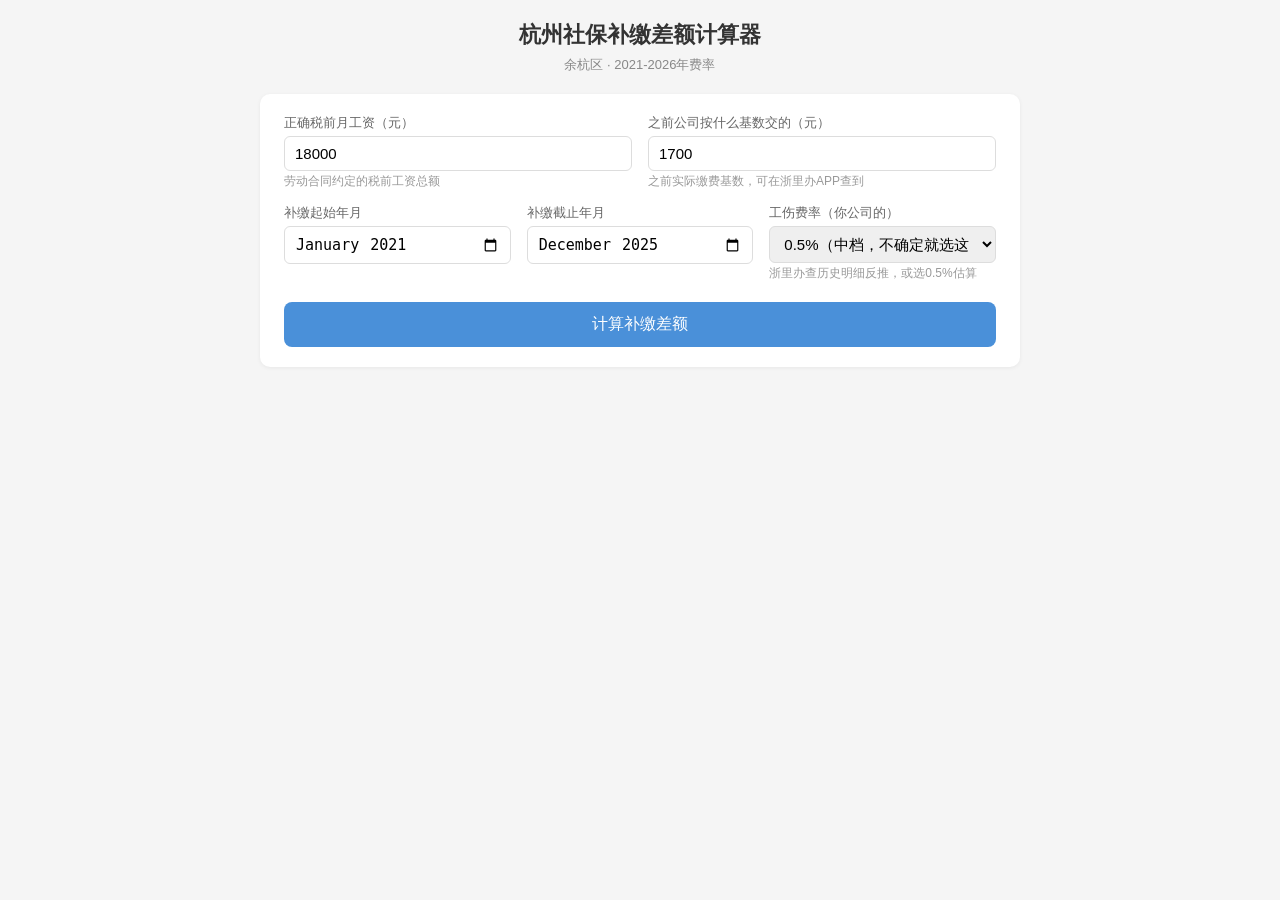
==== 社保补缴差额计算器.html @ d6e14614 "初始提交：杭州社保补缴核实指南及差额计算器" ====
<!doctype html>
<html lang="zh-CN">
  <head>
    <meta charset="UTF-8" />
    <meta name="viewport" content="width=device-width, initial-scale=1.0" />
    <title>杭州社保补缴差额计算器</title>
    <style>
      * {
        box-sizing: border-box;
        margin: 0;
        padding: 0;
      }
      body {
        font-family: -apple-system, "Microsoft YaHei", sans-serif;
        background: #f5f5f5;
        padding: 20px;
        color: #333;
      }
      .container {
        max-width: 760px;
        margin: 0 auto;
      }
      h1 {
        text-align: center;
        margin-bottom: 6px;
        font-size: 22px;
      }
      .subtitle {
        text-align: center;
        color: #888;
        font-size: 13px;
        margin-bottom: 20px;
      }

      .card {
        background: #fff;
        border-radius: 10px;
        padding: 20px 24px;
        margin-bottom: 16px;
        box-shadow: 0 1px 4px rgba(0, 0, 0, 0.06);
      }

      .row {
        display: flex;
        gap: 16px;
        flex-wrap: wrap;
      }
      .field {
        flex: 1;
        min-width: 140px;
        margin-bottom: 14px;
      }
      .field label {
        display: block;
        font-size: 13px;
        color: #666;
        margin-bottom: 4px;
      }
      .field input,
      .field select {
        width: 100%;
        padding: 8px 10px;
        border: 1px solid #ddd;
        border-radius: 6px;
        font-size: 15px;
      }
      .field input:focus,
      .field select:focus {
        border-color: #4a90d9;
        outline: none;
      }

      .hint {
        font-size: 12px;
        color: #999;
        margin-top: 2px;
      }

      button {
        width: 100%;
        padding: 12px;
        background: #4a90d9;
        color: #fff;
        border: none;
        border-radius: 8px;
        font-size: 16px;
        cursor: pointer;
        margin-top: 6px;
      }
      button:hover {
        background: #3a7bc8;
      }

      .result {
        display: none;
      }
      .result.show {
        display: block;
      }

      .summary {
        display: flex;
        gap: 12px;
        flex-wrap: wrap;
        margin-bottom: 16px;
      }
      .summary-box {
        flex: 1;
        min-width: 150px;
        background: #f0f7ff;
        border-radius: 8px;
        padding: 14px;
        text-align: center;
      }
      .summary-box .num {
        font-size: 26px;
        font-weight: 700;
        color: #4a90d9;
      }
      .summary-box .num.orange {
        color: #e8830c;
      }
      .summary-box .label {
        font-size: 12px;
        color: #888;
        margin-top: 2px;
      }

      table {
        width: 100%;
        border-collapse: collapse;
        font-size: 13px;
      }
      th {
        background: #f7f7f7;
        padding: 8px 6px;
        text-align: center;
        font-weight: 600;
        border-bottom: 2px solid #ddd;
      }
      td {
        padding: 7px 6px;
        text-align: center;
        border-bottom: 1px solid #eee;
      }
      tr.total-row td {
        font-weight: 700;
        border-top: 2px solid #4a90d9;
        background: #f0f7ff;
      }
      .note {
        font-size: 12px;
        color: #999;
        margin-top: 10px;
      }

      .rate-table {
        font-size: 12px;
      }
      .rate-table td {
        padding: 3px 6px;
      }
    </style>
  </head>
  <body>
    <div class="container">
      <h1>杭州社保补缴差额计算器</h1>
      <p class="subtitle">余杭区 · 2021-2026年费率</p>

      <!-- 输入区 -->
      <div class="card">
        <div class="row">
          <div class="field">
            <label>正确税前月工资（元）</label>
            <input
              type="number"
              id="correctBase"
              value="18000"
              placeholder="如 18000"
            />
            <div class="hint">劳动合同约定的税前工资总额</div>
          </div>
          <div class="field">
            <label>之前公司按什么基数交的（元）</label>
            <input
              type="number"
              id="oldBase"
              value="1700"
              placeholder="如 1700"
            />
            <div class="hint">之前实际缴费基数，可在浙里办APP查到</div>
          </div>
        </div>
        <div class="row">
          <div class="field">
            <label>补缴起始年月</label>
            <input type="month" id="startMonth" value="2021-01" />
          </div>
          <div class="field">
            <label>补缴截止年月</label>
            <input type="month" id="endMonth" value="2025-12" />
          </div>
          <div class="field">
            <label>工伤费率（你公司的）</label>
            <select id="injuryRate">
              <option value="0.2">0.2%</option>
              <option value="0.4">0.4%</option>
              <option value="0.5" selected>0.5%（中档，不确定就选这个）</option>
              <option value="0.7">0.7%</option>
              <option value="0.9">0.9%</option>
              <option value="1.1">1.1%</option>
              <option value="1.3">1.3%</option>
              <option value="1.5">1.5%</option>
            </select>
            <div class="hint">浙里办查历史明细反推，或选0.5%估算</div>
          </div>
        </div>
        <button onclick="calculate()">计算补缴差额</button>
      </div>

      <!-- 结果区 -->
      <div class="result" id="resultArea">
        <div class="card">
          <h3 style="margin-bottom: 12px">📊 计算结果</h3>
          <div class="summary">
            <div class="summary-box">
              <div class="num" id="totalPersonal">--</div>
              <div class="label">你个人需补缴（元）</div>
            </div>
            <div class="summary-box">
              <div class="num orange" id="totalCompany">--</div>
              <div class="label">公司需补缴（元）</div>
            </div>
            <div class="summary-box">
              <div class="num" id="totalMonthCount">--</div>
              <div class="label">补缴月数</div>
            </div>
          </div>
          <div class="note">
            ⚠️ 滞纳金依法由公司承担（《社会保险法》第86条），不在此列。
          </div>
        </div>

        <div class="card">
          <h3 style="margin-bottom: 12px">📋 分段明细</h3>
          <div style="overflow-x: auto">
            <table id="detailTable">
              <thead>
                <tr>
                  <th>时间段</th>
                  <th>月数</th>
                  <th>基数差额</th>
                  <th>个人月补<br />(差额×10.5%)</th>
                  <th>个人小计</th>
                  <th>单位月补<br />(差额×单位%)</th>
                  <th>单位小计</th>
                </tr>
              </thead>
              <tbody id="detailBody"></tbody>
            </table>
          </div>
        </div>

        <div class="card">
          <h3 style="margin-bottom: 8px">📋 各段费率参考</h3>
          <table class="rate-table">
            <thead>
              <tr>
                <th>时间段</th>
                <th>养老(单位)</th>
                <th>医疗(单位)</th>
                <th>失业(各)</th>
                <th>工伤(单位)</th>
                <th>个人合计</th>
                <th>单位合计</th>
              </tr>
            </thead>
            <tbody id="rateBody"></tbody>
          </table>
        </div>
      </div>
    </div>

    <script>
      // 费率定义
      const PERIODS = [
        {
          label: "2021年1-9月",
          start: "2021-01",
          end: "2021-09",
          pensionCo: 14,
          medicalCo: 9.5,
          unemp: 0.5,
          injuryCo: null,
        },
        {
          label: "2021年10-12月",
          start: "2021-10",
          end: "2021-12",
          pensionCo: 14,
          medicalCo: 9.5,
          unemp: 0.5,
          injuryCo: null,
        },
        {
          label: "2022年1-8月",
          start: "2022-01",
          end: "2022-08",
          pensionCo: 15,
          medicalCo: 9.5,
          unemp: 0.5,
          injuryCo: null,
        },
        {
          label: "2022年9-12月",
          start: "2022-09",
          end: "2022-12",
          pensionCo: 14,
          medicalCo: 9.5,
          unemp: 0.5,
          injuryCo: null,
        },
        {
          label: "2023全年",
          start: "2023-01",
          end: "2023-12",
          pensionCo: 14,
          medicalCo: 9.5,
          unemp: 0.5,
          injuryCo: null,
        },
        {
          label: "2024年1-3月",
          start: "2024-01",
          end: "2024-03",
          pensionCo: 14,
          medicalCo: 9.5,
          unemp: 0.5,
          injuryCo: null,
        },
        {
          label: "2024年4-12月",
          start: "2024-04",
          end: "2024-12",
          pensionCo: 15,
          medicalCo: 9.5,
          unemp: 0.5,
          injuryCo: null,
        },
        {
          label: "2025全年",
          start: "2025-01",
          end: "2025-12",
          pensionCo: 16,
          medicalCo: 9.5,
          unemp: 0.5,
          injuryCo: null,
        },
        {
          label: "2026全年",
          start: "2026-01",
          end: "2026-12",
          pensionCo: 16,
          medicalCo: 9.5,
          unemp: 0.5,
          injuryCo: null,
        },
      ];

      const INDIVIDUAL_TOTAL = 10.5; // 个人总比例：养老8% + 医疗2% + 失业0.5%

      function getMonthsInRange(startYM, endYM) {
        // startYM, endYM 是 "YYYY-MM" 格式
        const [sy, sm] = startYM.split("-").map(Number);
        const [ey, em] = endYM.split("-").map(Number);
        const start = new Date(sy, sm - 1, 1);
        const end = new Date(ey, em - 1, 1);
        const months = [];
        const cur = new Date(start);
        while (cur <= end) {
          months.push(
            cur.getFullYear() +
              "-" +
              String(cur.getMonth() + 1).padStart(2, "0"),
          );
          cur.setMonth(cur.getMonth() + 1);
        }
        return months;
      }

      function ymCompare(a, b) {
        // 返回 a <= b
        const [ay, am] = a.split("-").map(Number);
        const [by, bm] = b.split("-").map(Number);
        if (ay !== by) return ay <= by;
        return am <= bm;
      }

      function calculate() {
        const correctBase =
          parseFloat(document.getElementById("correctBase").value) || 0;
        const oldBase =
          parseFloat(document.getElementById("oldBase").value) || 0;
        const startYM = document.getElementById("startMonth").value;
        const endYM = document.getElementById("endMonth").value;
        const injuryRate =
          parseFloat(document.getElementById("injuryRate").value) || 0.5;

        if (!correctBase || oldBase === undefined || !startYM || !endYM) {
          alert("请填写所有字段");
          return;
        }
        if (correctBase <= oldBase) {
          alert("正确基数必须大于之前的基数");
          return;
        }
        if (!ymCompare(startYM, endYM)) {
          alert("起始年月不能晚于截止年月");
          return;
        }

        const baseDiff = correctBase - oldBase;
        const allMonths = getMonthsInRange(startYM, endYM);

        // 将月份分配到各时间段
        const segments = [];
        for (const period of PERIODS) {
          const monthsInPeriod = allMonths.filter(
            (m) => ymCompare(period.start, m) && ymCompare(m, period.end),
          );
          if (monthsInPeriod.length === 0) continue;

          const coRate =
            period.pensionCo + period.medicalCo + period.unemp + injuryRate;
          segments.push({
            label: period.label,
            months: monthsInPeriod.length,
            pensionCo: period.pensionCo,
            medicalCo: period.medicalCo,
            unemp: period.unemp,
            injuryCo: injuryRate,
            coRate: coRate,
            indMonthly: (baseDiff * INDIVIDUAL_TOTAL) / 100,
            coMonthly: (baseDiff * coRate) / 100,
          });
        }

        // 构建明细表
        let totalPersonal = 0,
          totalCompany = 0,
          totalMonths = 0;
        let html = "";
        for (const seg of segments) {
          const indSub = seg.indMonthly * seg.months;
          const coSub = seg.coMonthly * seg.months;
          totalPersonal += indSub;
          totalCompany += coSub;
          totalMonths += seg.months;

          html += `<tr>
      <td>${seg.label}</td>
      <td>${seg.months}</td>
      <td>${baseDiff.toFixed(0)}</td>
      <td>${seg.indMonthly.toFixed(2)}</td>
      <td>${indSub.toFixed(2)}</td>
      <td>${seg.coMonthly.toFixed(2)}</td>
      <td>${coSub.toFixed(2)}</td>
    </tr>`;
        }
        html += `<tr class="total-row">
    <td>合计</td>
    <td>${totalMonths}</td>
    <td>${baseDiff.toFixed(0)}</td>
    <td>—</td>
    <td>${totalPersonal.toFixed(2)}</td>
    <td>—</td>
    <td>${totalCompany.toFixed(2)}</td>
  </tr>`;

        document.getElementById("detailBody").innerHTML = html;
        document.getElementById("totalPersonal").textContent =
          totalPersonal.toFixed(2);
        document.getElementById("totalCompany").textContent =
          totalCompany.toFixed(2);
        document.getElementById("totalMonthCount").textContent = totalMonths;

        // 费率表
        let rateHtml = "";
        for (const seg of segments) {
          rateHtml += `<tr>
      <td>${seg.label}</td>
      <td>${seg.pensionCo}%</td>
      <td>${seg.medicalCo}%</td>
      <td>${seg.unemp}%</td>
      <td>${seg.injuryCo}%</td>
      <td><b>${INDIVIDUAL_TOTAL}%</b></td>
      <td><b>${seg.coRate.toFixed(1)}%</b></td>
    </tr>`;
        }
        document.getElementById("rateBody").innerHTML = rateHtml;

        document.getElementById("resultArea").classList.add("show");
      }
    </script>
  </body>
</html>
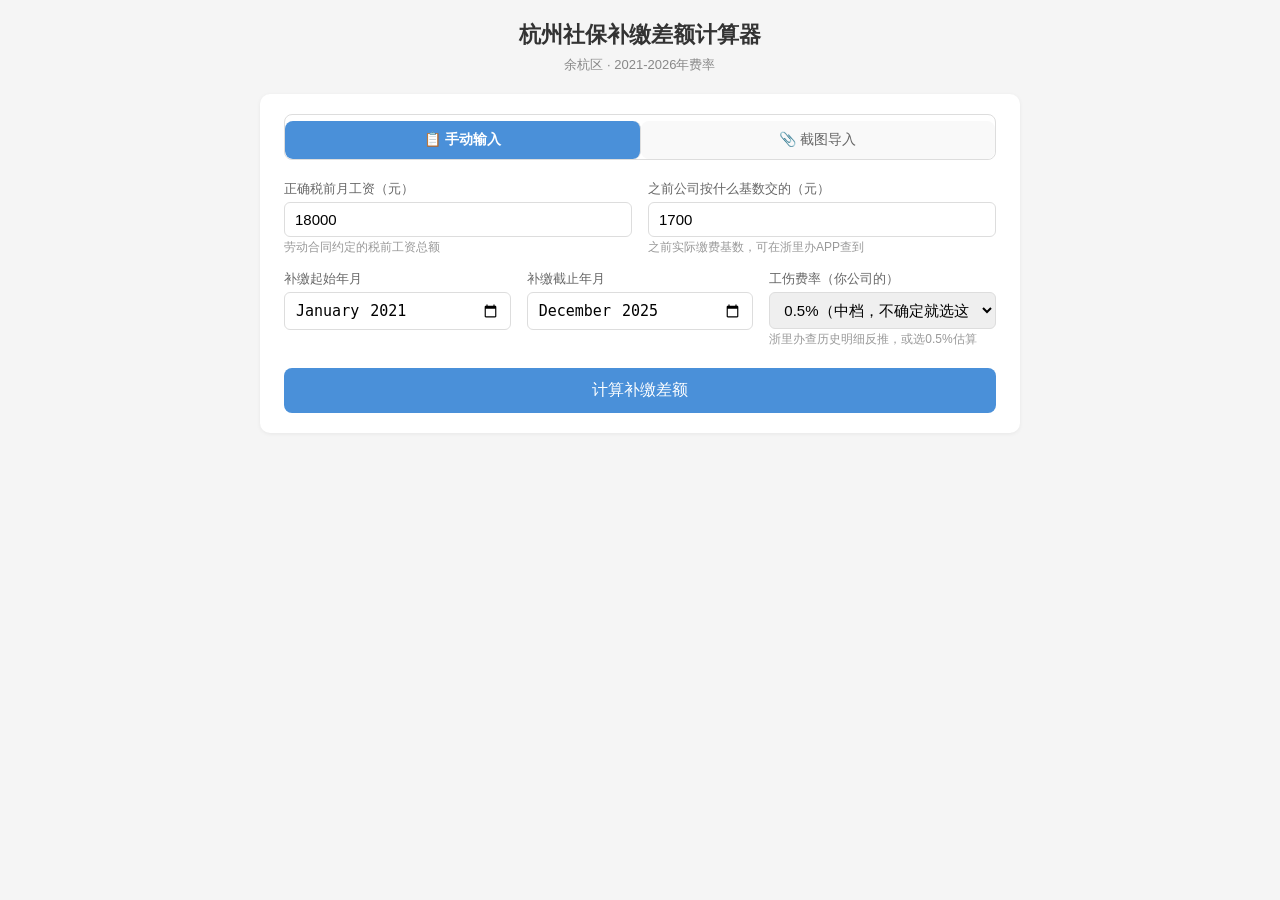
==== commit 37912688: "接入通义千问OCR API、月份中文显示、自动填充计算区" ====
--- a/社保补缴差额计算器.html
+++ b/社保补缴差额计算器.html
@@ -40,6 +40,38 @@
         box-shadow: 0 1px 4px rgba(0, 0, 0, 0.06);
       }
 
+      /* ---------- 模式切换标签 ---------- */
+      .mode-tabs {
+        display: flex;
+        gap: 0;
+        margin-bottom: 20px;
+        border-radius: 8px;
+        overflow: hidden;
+        border: 1px solid #ddd;
+      }
+      .mode-tab {
+        flex: 1;
+        padding: 10px 16px;
+        text-align: center;
+        font-size: 14px;
+        cursor: pointer;
+        background: #f9f9f9;
+        color: #666;
+        border: none;
+        transition: all 0.2s;
+      }
+      .mode-tab:first-child {
+        border-right: 1px solid #ddd;
+      }
+      .mode-tab.active {
+        background: #4a90d9;
+        color: #fff;
+        font-weight: 600;
+      }
+      .mode-tab:hover:not(.active) {
+        background: #eef4fb;
+      }
+
       .row {
         display: flex;
         gap: 16px;
@@ -90,6 +122,228 @@
       button:hover {
         background: #3a7bc8;
       }
+      button:disabled {
+        background: #bbb;
+        cursor: not-allowed;
+      }
+
+      /* ---------- 截图导入区 ---------- */
+      .upload-zone {
+        border: 2px dashed #ccc;
+        border-radius: 10px;
+        padding: 36px 20px;
+        text-align: center;
+        cursor: pointer;
+        transition: all 0.2s;
+        background: #fafafa;
+        min-height: 120px;
+        display: flex;
+        flex-direction: column;
+        align-items: center;
+        justify-content: center;
+        gap: 8px;
+      }
+      .upload-zone:hover,
+      .upload-zone.dragover {
+        border-color: #4a90d9;
+        background: #f0f7ff;
+      }
+      .upload-zone .upload-icon {
+        font-size: 36px;
+        color: #bbb;
+      }
+      .upload-zone:hover .upload-icon {
+        color: #4a90d9;
+      }
+      .upload-zone .upload-text {
+        font-size: 14px;
+        color: #888;
+      }
+      .upload-zone .upload-sub {
+        font-size: 12px;
+        color: #bbb;
+      }
+      .upload-zone input[type="file"] {
+        display: none;
+      }
+
+      .preview-area {
+        text-align: center;
+        display: none;
+      }
+      .preview-area.show {
+        display: block;
+      }
+      .preview-img {
+        max-width: 100%;
+        max-height: 320px;
+        border-radius: 8px;
+        border: 1px solid #eee;
+        display: block;
+        margin: 0 auto;
+      }
+
+      .preview-actions {
+        display: flex;
+        gap: 10px;
+        margin-top: 12px;
+      }
+      .preview-actions button {
+        flex: 1;
+        margin-top: 0;
+      }
+
+      .btn-secondary {
+        background: #fff;
+        color: #4a90d9;
+        border: 1px solid #4a90d9;
+      }
+      .btn-secondary:hover {
+        background: #f0f7ff;
+      }
+      .btn-sm {
+        width: auto;
+        padding: 6px 14px;
+        font-size: 13px;
+        margin-top: 0;
+      }
+      .btn-danger {
+        background: #e05050;
+        color: #fff;
+        border: none;
+      }
+      .btn-danger:hover {
+        background: #c04040;
+      }
+
+      /* ---------- 进度条 ---------- */
+      .progress-area {
+        display: none;
+        margin: 14px 0;
+      }
+      .progress-area.show {
+        display: block;
+      }
+      .progress-status {
+        font-size: 13px;
+        color: #666;
+        margin-bottom: 8px;
+        text-align: center;
+      }
+      .progress-bar-outer {
+        width: 100%;
+        height: 8px;
+        background: #e8e8e8;
+        border-radius: 4px;
+        overflow: hidden;
+      }
+      .progress-bar-inner {
+        height: 100%;
+        background: #4a90d9;
+        border-radius: 4px;
+        width: 0%;
+        transition: width 0.3s;
+      }
+
+      /* ---------- OCR结果表格 ---------- */
+      .ocr-results-area {
+        display: none;
+      }
+      .ocr-results-area.show {
+        display: block;
+      }
+      .ocr-results-header {
+        display: flex;
+        justify-content: space-between;
+        align-items: center;
+        margin-bottom: 12px;
+        flex-wrap: wrap;
+        gap: 8px;
+      }
+      .ocr-results-header h3 {
+        margin: 0;
+        font-size: 15px;
+      }
+      .ocr-results-table {
+        width: 100%;
+        border-collapse: collapse;
+        font-size: 13px;
+        margin-bottom: 12px;
+      }
+      .ocr-results-table th {
+        background: #f7f7f7;
+        padding: 7px 8px;
+        text-align: center;
+        font-weight: 600;
+        border-bottom: 2px solid #ddd;
+        font-size: 12px;
+      }
+      .ocr-results-table td {
+        padding: 5px 6px;
+        text-align: center;
+        border-bottom: 1px solid #eee;
+      }
+      .ocr-results-table td input.month-cn {
+        width: 105px;
+        font-size: 13px;
+      }
+      .ocr-results-table td input {
+        width: 110px;
+        padding: 5px 8px;
+        border: 1px solid transparent;
+        border-radius: 4px;
+        font-size: 14px;
+        text-align: center;
+        background: transparent;
+        transition: border-color 0.2s;
+      }
+      .ocr-results-table td input:hover {
+        border-color: #ddd;
+      }
+      .ocr-results-table td input:focus {
+        border-color: #4a90d9;
+        outline: none;
+        background: #fff;
+      }
+      .ocr-results-table .delete-btn {
+        background: none;
+        border: none;
+        color: #e05050;
+        cursor: pointer;
+        font-size: 16px;
+        padding: 2px 8px;
+        margin: 0;
+      }
+      .ocr-results-table .delete-btn:hover {
+        color: #c04040;
+      }
+
+      /* ---------- 状态消息 ---------- */
+      .status-msg {
+        font-size: 13px;
+        padding: 8px 12px;
+        border-radius: 6px;
+        margin-bottom: 10px;
+        display: none;
+      }
+      .status-msg.show {
+        display: block;
+      }
+      .status-msg.info {
+        background: #f0f7ff;
+        color: #4a90d9;
+        border: 1px solid #d0e3f7;
+      }
+      .status-msg.warn {
+        background: #fff8e6;
+        color: #b8780a;
+        border: 1px solid #f0d78c;
+      }
+      .status-msg.error {
+        background: #fff0f0;
+        color: #c04040;
+        border: 1px solid #f0c0c0;
+      }
 
       .result {
         display: none;
@@ -169,53 +423,192 @@
 
       <!-- 输入区 -->
       <div class="card">
-        <div class="row">
-          <div class="field">
-            <label>正确税前月工资（元）</label>
-            <input
-              type="number"
-              id="correctBase"
-              value="18000"
-              placeholder="如 18000"
-            />
-            <div class="hint">劳动合同约定的税前工资总额</div>
+        <!-- 模式切换标签 -->
+        <div class="mode-tabs">
+          <button class="mode-tab active" onclick="switchMode('manual')" id="tabManual">
+            📋 手动输入
+          </button>
+          <button class="mode-tab" onclick="switchMode('ocr')" id="tabOcr">
+            📎 截图导入
+          </button>
+        </div>
+
+        <!-- ==================== 手动输入区 ==================== -->
+        <div id="manualSection">
+          <div class="row">
+            <div class="field">
+              <label>正确税前月工资（元）</label>
+              <input
+                type="number"
+                id="correctBaseManual"
+                value="18000"
+                placeholder="如 18000"
+              />
+              <div class="hint">劳动合同约定的税前工资总额</div>
+            </div>
+            <div class="field">
+              <label>之前公司按什么基数交的（元）</label>
+              <input
+                type="number"
+                id="oldBase"
+                value="1700"
+                placeholder="如 1700"
+              />
+              <div class="hint">之前实际缴费基数，可在浙里办APP查到</div>
+            </div>
           </div>
-          <div class="field">
-            <label>之前公司按什么基数交的（元）</label>
-            <input
-              type="number"
-              id="oldBase"
-              value="1700"
-              placeholder="如 1700"
-            />
-            <div class="hint">之前实际缴费基数，可在浙里办APP查到</div>
+          <div class="row">
+            <div class="field">
+              <label>补缴起始年月</label>
+              <input type="month" id="startMonthManual" value="2021-01" />
+            </div>
+            <div class="field">
+              <label>补缴截止年月</label>
+              <input type="month" id="endMonthManual" value="2025-12" />
+            </div>
+            <div class="field">
+              <label>工伤费率（你公司的）</label>
+              <select id="injuryRateManual">
+                <option value="0.2">0.2%</option>
+                <option value="0.4">0.4%</option>
+                <option value="0.5" selected>0.5%（中档，不确定就选这个）</option>
+                <option value="0.7">0.7%</option>
+                <option value="0.9">0.9%</option>
+                <option value="1.1">1.1%</option>
+                <option value="1.3">1.3%</option>
+                <option value="1.5">1.5%</option>
+              </select>
+              <div class="hint">浙里办查历史明细反推，或选0.5%估算</div>
+            </div>
+          </div>
+          <button onclick="calculate()">计算补缴差额</button>
+        </div>
+
+        <!-- ==================== 截图导入区 ==================== -->
+        <div id="ocrSection" style="display:none">
+
+          <!-- API Key 配置 -->
+          <div class="api-key-bar" style="display:flex;gap:8px;align-items:center;margin-bottom:14px;flex-wrap:wrap">
+            <input type="password" id="apiKeyInput"
+              placeholder="输入DashScope API Key"
+              style="flex:1;min-width:180px;padding:7px 10px;border:1px solid #ddd;border-radius:6px;font-size:13px" />
+            <button class="btn-sm btn-secondary" onclick="saveApiKey()" style="white-space:nowrap">保存Key</button>
+            <a href="https://dashscope.console.aliyun.com/apiKey" target="_blank"
+              style="font-size:11px;color:#4a90d9;white-space:nowrap">去获取免费Key →</a>
+            <span id="apiKeyStatus" style="font-size:11px;color:#999"></span>
+          </div>
+
+          <!-- ====== 粘贴文字（备选） ====== -->
+          <details style="margin-bottom:14px">
+            <summary style="cursor:pointer;font-size:12px;color:#999">📝 或者粘贴文字解析（备选方案）</summary>
+            <div style="margin-top:8px">
+            <textarea id="pasteInput" placeholder="粘贴缴费明细文字，支持逗号/空格分隔&#10;例如：202507,3011000106491343,余杭区,4986,..."
+              style="width:100%;height:80px;border:1px solid #ddd;border-radius:6px;padding:10px;font-size:13px;font-family:inherit;resize:vertical"></textarea>
+            <button class="btn-sm btn-secondary" onclick="parsePastedText()" style="margin-top:6px">解析粘贴文字</button>
+            </div>
+          </details>
+
+          <!-- 上传区 -->
+          <div class="upload-zone" id="uploadZone"
+               onclick="document.getElementById('fileInput').click()"
+               ondragover="event.preventDefault(); this.classList.add('dragover')"
+               ondragleave="this.classList.remove('dragover')"
+               ondrop="event.preventDefault(); this.classList.remove('dragover'); handleFileDrop(event)">
+            <div class="upload-icon">🖼️</div>
+            <div class="upload-text">点击或拖拽上传浙里办缴费明细截图</div>
+            <div class="upload-sub">支持 WebP / PNG / JPG</div>
+            <input type="file" id="fileInput" accept="image/*" onchange="handleFileSelect(event)" />
+          </div>
+
+          <!-- 图片预览区 -->
+          <div class="preview-area" id="previewArea">
+            <img id="previewImg" class="preview-img" alt="预览" />
+            <div class="preview-actions">
+              <button class="btn-secondary" onclick="resetUpload()">重新选择</button>
+              <button id="ocrBtn" onclick="startOCR()">🔍 开始识别</button>
+            </div>
+          </div>
+
+          <!-- 进度条 -->
+          <div class="progress-area" id="progressArea">
+            <div class="progress-status" id="progressStatus">正在准备识别...</div>
+            <div class="progress-bar-outer">
+              <div class="progress-bar-inner" id="progressBar"></div>
+            </div>
+          </div>
+
+          <!-- 状态消息 -->
+          <div class="status-msg" id="statusMsg"></div>
+
+          <!-- 结果表格 -->
+          <div class="ocr-results-area" id="ocrResultsArea">
+            <div class="ocr-results-header">
+              <h3 id="ocrResultsTitle">📋 识别结果</h3>
+              <div style="display:flex;gap:8px;flex-wrap:wrap">
+                <button class="btn-sm btn-secondary" onclick="addOcrRow()">+ 添加月份</button>
+                <button class="btn-sm btn-secondary" onclick="resetUpload()">重新上传</button>
+              </div>
+            </div>
+            <table class="ocr-results-table">
+              <thead>
+                <tr>
+                  <th>序号</th>
+                  <th>缴费年月</th>
+                  <th>实际缴费基数（元）</th>
+                  <th>操作</th>
+                </tr>
+              </thead>
+              <tbody id="ocrResultsBody"></tbody>
+            </table>
+          </div>
+
+          <!-- 原始识别文本（调试用） -->
+          <details class="raw-text-area" id="rawTextArea" style="display:none;margin-top:12px">
+            <summary style="cursor:pointer;font-size:12px;color:#999">📝 查看原始识别文本</summary>
+            <pre id="rawOcrText" style="background:#f9f9f9;border:1px solid #eee;border-radius:6px;padding:10px;font-size:11px;max-height:200px;overflow:auto;white-space:pre-wrap;word-break:break-all;margin-top:6px"></pre>
+          </details>
+
+          <!-- 计算区（识别完成后显示） -->
+          <div id="ocrCalcFields" style="display:none">
+            <div class="row" style="margin-top:16px">
+              <div class="field">
+                <label>正确税前月工资（元）</label>
+                <input type="number" id="correctBaseOcr" value="18000" placeholder="如 18000" />
+                <div class="hint">劳动合同约定的税前工资总额</div>
+              </div>
+              <div class="field">
+                <label>未识别月份的默认旧基数（元）</label>
+                <input type="number" id="fallbackBase" value="1700" placeholder="备用基数" />
+                <div class="hint">缺少导入数据的月份将使用此基数</div>
+              </div>
+            </div>
+            <div class="row">
+              <div class="field">
+                <label>补缴起始年月</label>
+                <input type="month" id="startMonthOcr" value="2021-01" />
+              </div>
+              <div class="field">
+                <label>补缴截止年月</label>
+                <input type="month" id="endMonthOcr" value="2025-12" />
+              </div>
+              <div class="field">
+                <label>工伤费率（你公司的）</label>
+                <select id="injuryRateOcr">
+                  <option value="0.2">0.2%</option>
+                  <option value="0.4">0.4%</option>
+                  <option value="0.5" selected>0.5%</option>
+                  <option value="0.7">0.7%</option>
+                  <option value="0.9">0.9%</option>
+                  <option value="1.1">1.1%</option>
+                  <option value="1.3">1.3%</option>
+                  <option value="1.5">1.5%</option>
+                </select>
+                <div class="hint">浙里办查历史明细反推，或选0.5%估算</div>
+              </div>
+            </div>
+            <button onclick="calculate()">计算补缴差额</button>
           </div>
         </div>
-        <div class="row">
-          <div class="field">
-            <label>补缴起始年月</label>
-            <input type="month" id="startMonth" value="2021-01" />
-          </div>
-          <div class="field">
-            <label>补缴截止年月</label>
-            <input type="month" id="endMonth" value="2025-12" />
-          </div>
-          <div class="field">
-            <label>工伤费率（你公司的）</label>
-            <select id="injuryRate">
-              <option value="0.2">0.2%</option>
-              <option value="0.4">0.4%</option>
-              <option value="0.5" selected>0.5%（中档，不确定就选这个）</option>
-              <option value="0.7">0.7%</option>
-              <option value="0.9">0.9%</option>
-              <option value="1.1">1.1%</option>
-              <option value="1.3">1.3%</option>
-              <option value="1.5">1.5%</option>
-            </select>
-            <div class="hint">浙里办查历史明细反推，或选0.5%估算</div>
-          </div>
-        </div>
-        <button onclick="calculate()">计算补缴差额</button>
       </div>
 
       <!-- 结果区 -->
@@ -239,6 +632,7 @@
           <div class="note">
             ⚠️ 滞纳金依法由公司承担（《社会保险法》第86条），不在此列。
           </div>
+          <div id="dataSourceNote" class="note" style="display:none"></div>
         </div>
 
         <div class="card">
@@ -282,95 +676,29 @@
     </div>
 
     <script>
-      // 费率定义
+      // ==================== 常量 ====================
       const PERIODS = [
-        {
-          label: "2021年1-9月",
-          start: "2021-01",
-          end: "2021-09",
-          pensionCo: 14,
-          medicalCo: 9.5,
-          unemp: 0.5,
-          injuryCo: null,
-        },
-        {
-          label: "2021年10-12月",
-          start: "2021-10",
-          end: "2021-12",
-          pensionCo: 14,
-          medicalCo: 9.5,
-          unemp: 0.5,
-          injuryCo: null,
-        },
-        {
-          label: "2022年1-8月",
-          start: "2022-01",
-          end: "2022-08",
-          pensionCo: 15,
-          medicalCo: 9.5,
-          unemp: 0.5,
-          injuryCo: null,
-        },
-        {
-          label: "2022年9-12月",
-          start: "2022-09",
-          end: "2022-12",
-          pensionCo: 14,
-          medicalCo: 9.5,
-          unemp: 0.5,
-          injuryCo: null,
-        },
-        {
-          label: "2023全年",
-          start: "2023-01",
-          end: "2023-12",
-          pensionCo: 14,
-          medicalCo: 9.5,
-          unemp: 0.5,
-          injuryCo: null,
-        },
-        {
-          label: "2024年1-3月",
-          start: "2024-01",
-          end: "2024-03",
-          pensionCo: 14,
-          medicalCo: 9.5,
-          unemp: 0.5,
-          injuryCo: null,
-        },
-        {
-          label: "2024年4-12月",
-          start: "2024-04",
-          end: "2024-12",
-          pensionCo: 15,
-          medicalCo: 9.5,
-          unemp: 0.5,
-          injuryCo: null,
-        },
-        {
-          label: "2025全年",
-          start: "2025-01",
-          end: "2025-12",
-          pensionCo: 16,
-          medicalCo: 9.5,
-          unemp: 0.5,
-          injuryCo: null,
-        },
-        {
-          label: "2026全年",
-          start: "2026-01",
-          end: "2026-12",
-          pensionCo: 16,
-          medicalCo: 9.5,
-          unemp: 0.5,
-          injuryCo: null,
-        },
+        { label: "2021年1-9月",  start: "2021-01", end: "2021-09", pensionCo: 14, medicalCo: 9.5, unemp: 0.5, injuryCo: null },
+        { label: "2021年10-12月", start: "2021-10", end: "2021-12", pensionCo: 14, medicalCo: 9.5, unemp: 0.5, injuryCo: null },
+        { label: "2022年1-8月",  start: "2022-01", end: "2022-08", pensionCo: 15, medicalCo: 9.5, unemp: 0.5, injuryCo: null },
+        { label: "2022年9-12月", start: "2022-09", end: "2022-12", pensionCo: 14, medicalCo: 9.5, unemp: 0.5, injuryCo: null },
+        { label: "2023全年",     start: "2023-01", end: "2023-12", pensionCo: 14, medicalCo: 9.5, unemp: 0.5, injuryCo: null },
+        { label: "2024年1-3月",  start: "2024-01", end: "2024-03", pensionCo: 14, medicalCo: 9.5, unemp: 0.5, injuryCo: null },
+        { label: "2024年4-12月", start: "2024-04", end: "2024-12", pensionCo: 15, medicalCo: 9.5, unemp: 0.5, injuryCo: null },
+        { label: "2025全年",     start: "2025-01", end: "2025-12", pensionCo: 16, medicalCo: 9.5, unemp: 0.5, injuryCo: null },
+        { label: "2026全年",     start: "2026-01", end: "2026-12", pensionCo: 16, medicalCo: 9.5, unemp: 0.5, injuryCo: null },
       ];
 
-      const INDIVIDUAL_TOTAL = 10.5; // 个人总比例：养老8% + 医疗2% + 失业0.5%
-
+      const INDIVIDUAL_TOTAL = 10.5; // 个人总比例
+
+      // ==================== 状态 ====================
+      let currentMode = "manual";
+      let monthlyBases = {};   // { "2021-01": 5000, ... }
+      let ocrInProgress = false;
+      let uploadedImageDataUrl = null;
+
+      // ==================== 工具函数 ====================
       function getMonthsInRange(startYM, endYM) {
-        // startYM, endYM 是 "YYYY-MM" 格式
         const [sy, sm] = startYM.split("-").map(Number);
         const [ey, em] = endYM.split("-").map(Number);
         const start = new Date(sy, sm - 1, 1);
@@ -379,9 +707,7 @@
         const cur = new Date(start);
         while (cur <= end) {
           months.push(
-            cur.getFullYear() +
-              "-" +
-              String(cur.getMonth() + 1).padStart(2, "0"),
+            cur.getFullYear() + "-" + String(cur.getMonth() + 1).padStart(2, "0")
           );
           cur.setMonth(cur.getMonth() + 1);
         }
@@ -389,23 +715,590 @@
       }
 
       function ymCompare(a, b) {
-        // 返回 a <= b
         const [ay, am] = a.split("-").map(Number);
         const [by, bm] = b.split("-").map(Number);
         if (ay !== by) return ay <= by;
         return am <= bm;
       }
 
+      function findPeriodForMonth(month) {
+        for (const p of PERIODS) {
+          if (ymCompare(p.start, month) && ymCompare(month, p.end)) return p;
+        }
+        return null;
+      }
+
+      function showStatus(type, msg) {
+        const el = document.getElementById("statusMsg");
+        el.className = "status-msg show " + type;
+        el.textContent = msg;
+      }
+
+      function hideStatus() {
+        const el = document.getElementById("statusMsg");
+        el.className = "status-msg";
+        el.textContent = "";
+      }
+
+      // ==================== 模式切换 ====================
+      function switchMode(mode) {
+        currentMode = mode;
+        document.getElementById("tabManual").classList.toggle("active", mode === "manual");
+        document.getElementById("tabOcr").classList.toggle("active", mode === "ocr");
+        document.getElementById("manualSection").style.display = mode === "manual" ? "" : "none";
+        document.getElementById("ocrSection").style.display = mode === "ocr" ? "" : "none";
+
+        // 同步共享字段
+        if (mode === "manual") {
+          document.getElementById("correctBaseManual").value =
+            document.getElementById("correctBaseOcr").value;
+          document.getElementById("startMonthManual").value =
+            document.getElementById("startMonthOcr").value;
+          document.getElementById("endMonthManual").value =
+            document.getElementById("endMonthOcr").value;
+          document.getElementById("injuryRateManual").value =
+            document.getElementById("injuryRateOcr").value;
+        } else {
+          document.getElementById("correctBaseOcr").value =
+            document.getElementById("correctBaseManual").value;
+          document.getElementById("startMonthOcr").value =
+            document.getElementById("startMonthManual").value;
+          document.getElementById("endMonthOcr").value =
+            document.getElementById("endMonthManual").value;
+          document.getElementById("injuryRateOcr").value =
+            document.getElementById("injuryRateManual").value;
+        }
+
+        // 隐藏结果区
+        document.getElementById("resultArea").classList.remove("show");
+      }
+
+      // ==================== 文件上传 & 预览 ====================
+      function handleFileSelect(event) {
+        const file = event.target.files[0];
+        if (file) processFile(file);
+      }
+
+      function handleFileDrop(event) {
+        const file = event.dataTransfer.files[0];
+        if (file) processFile(file);
+      }
+
+      function processFile(file) {
+        if (!file.type.startsWith("image/")) {
+          showStatus("error", "请上传图片文件（WebP / PNG / JPG）");
+          return;
+        }
+        if (file.size > 20 * 1024 * 1024) {
+          showStatus("error", "图片文件过大（>20MB），请压缩后重试");
+          return;
+        }
+        hideStatus();
+        const reader = new FileReader();
+        reader.onload = function (e) {
+          uploadedImageDataUrl = e.target.result;
+          showPreview(uploadedImageDataUrl);
+        };
+        reader.onerror = function () {
+          showStatus("error", "无法读取图片文件，请确认文件格式");
+        };
+        reader.readAsDataURL(file);
+      }
+
+      function showPreview(dataUrl) {
+        document.getElementById("previewImg").src = dataUrl;
+        document.getElementById("uploadZone").style.display = "none";
+        document.getElementById("previewArea").classList.add("show");
+        document.getElementById("progressArea").classList.remove("show");
+        document.getElementById("ocrResultsArea").classList.remove("show");
+        document.getElementById("pasteArea").classList.remove("show");
+        hideStatus();
+      }
+
+      function resetUpload() {
+        uploadedImageDataUrl = null;
+        document.getElementById("fileInput").value = "";
+        document.getElementById("uploadZone").style.display = "";
+        document.getElementById("previewArea").classList.remove("show");
+        document.getElementById("progressArea").classList.remove("show");
+        document.getElementById("ocrResultsArea").classList.remove("show");
+        document.getElementById("ocrCalcFields").style.display = "none";
+        document.getElementById("rawTextArea").style.display = "none";
+        document.getElementById("progressBar").style.width = "0%";
+        document.getElementById("progressStatus").textContent = "正在准备识别...";
+        monthlyBases = {};
+        hideStatus();
+        ocrInProgress = false;
+      }
+
+      // ==================== API Key 管理 ====================
+      const API_KEY_STORAGE = "dashscope_api_key";
+      const API_BASE = "https://dashscope.aliyuncs.com/compatible-mode/v1";
+
+      function getSavedApiKey() {
+        return localStorage.getItem(API_KEY_STORAGE) || "";
+      }
+
+      function saveApiKey() {
+        const key = document.getElementById("apiKeyInput").value.trim();
+        if (!key) { showStatus("warn", "请输入API Key"); return; }
+        if (!key.startsWith("sk-")) { showStatus("warn", "API Key 格式不正确，应以 sk- 开头"); return; }
+        localStorage.setItem(API_KEY_STORAGE, key);
+        document.getElementById("apiKeyStatus").textContent = "✅ 已保存";
+        document.getElementById("apiKeyStatus").style.color = "#4caf50";
+        hideStatus();
+        setTimeout(() => {
+          const s = document.getElementById("apiKeyStatus");
+          s.textContent = "";
+        }, 3000);
+      }
+
+      // 页面加载时恢复已保存的 Key
+      (function initApiKey() {
+        const saved = getSavedApiKey();
+        if (saved) {
+          document.getElementById("apiKeyInput").value = saved;
+          document.getElementById("apiKeyStatus").textContent = "✅ 已配置";
+          document.getElementById("apiKeyStatus").style.color = "#4caf50";
+        }
+      })();
+
+      // ==================== DashScope API OCR 识别 ====================
+      async function startOCR() {
+        if (ocrInProgress) return;
+        if (!uploadedImageDataUrl) {
+          showStatus("error", "请先上传截图");
+          return;
+        }
+        const apiKey = document.getElementById("apiKeyInput").value.trim() || getSavedApiKey();
+        if (!apiKey) {
+          showStatus("error", "请先输入 DashScope API Key（点击上方「去获取免费Key →」）");
+          return;
+        }
+        if (!apiKey.startsWith("sk-")) {
+          showStatus("error", "API Key 格式不正确，应以 sk- 开头");
+          return;
+        }
+
+        ocrInProgress = true;
+        hideStatus();
+        document.getElementById("ocrBtn").disabled = true;
+        document.getElementById("previewArea").classList.remove("show");
+        document.getElementById("progressArea").classList.add("show");
+        document.getElementById("ocrResultsArea").classList.remove("show");
+        document.getElementById("progressBar").style.width = "0%";
+        document.getElementById("progressStatus").textContent = "正在调用通义千问 OCR 识别...";
+
+        const updateProgress = (msg, pct) => {
+          document.getElementById("progressStatus").textContent = msg;
+          document.getElementById("progressBar").style.width = Math.min(pct, 95) + "%";
+        };
+
+        try {
+          updateProgress("正在压缩图片...", 20);
+
+          // 压缩大图以减少传输时间（限制长边 1500px）
+          const compressedDataUrl = await compressImage(uploadedImageDataUrl, 1500);
+
+          updateProgress("正在发送到通义千问 OCR 引擎...", 40);
+
+          // 调用 DashScope API
+          const response = await fetch(API_BASE + "/chat/completions", {
+            method: "POST",
+            headers: {
+              "Authorization": "Bearer " + apiKey,
+              "Content-Type": "application/json",
+            },
+            body: JSON.stringify({
+              model: "qwen-vl-ocr",
+              messages: [{
+                role: "user",
+                content: [
+                  {
+                    type: "image_url",
+                    image_url: { url: compressedDataUrl },
+                  },
+                  {
+                    type: "text",
+                    text: "请提取图片中社保缴费明细的所有记录。对每条记录输出两个字段：缴费年月（YYYYMM格式，如202507）和养老保险缴费基数（纯数字，如4986）。用CSV格式输出，每行一条记录，不要表头，不要任何解释说明。格式示例：\n202507,4986\n202508,4986",
+                  },
+                ],
+              }],
+              temperature: 0.1,
+              max_tokens: 4096,
+            }),
+          });
+
+          updateProgress("正在解析识别结果...", 80);
+
+          if (!response.ok) {
+            const errBody = await response.text().catch(() => "");
+            let errMsg = "API请求失败 HTTP " + response.status;
+            if (response.status === 401 || response.status === 403) {
+              errMsg = "API Key 无效或已过期，请重新获取";
+            } else if (response.status === 429) {
+              errMsg = "API 调用频率超限，请稍后重试";
+            }
+            throw new Error(errMsg + (errBody ? "：" + errBody.substring(0, 200) : ""));
+          }
+
+          const result = await response.json();
+          const rawText = result.choices?.[0]?.message?.content || "";
+
+          // 保存原始文本供查看
+          document.getElementById("rawOcrText").textContent = rawText;
+          document.getElementById("rawTextArea").style.display = "";
+
+          // 解析
+          const records = parseOcrText(rawText);
+
+          updateProgress("识别完成！", 100);
+
+          // 显示计算区
+          document.getElementById("ocrCalcFields").style.display = "";
+
+          // 显示结果
+          if (records.length > 0) {
+            monthlyBases = {};
+            for (const r of records) {
+              monthlyBases[r.yearMonth] = r.base;
+            }
+            renderOcrResults(records);
+            document.getElementById("ocrResultsArea").classList.add("show");
+            autoFillCalcFields(records);  // 自动填充计算区
+            showStatus("info", "通义千问识别成功！已提取 " + records.length + " 条记录，请核对后点击「计算补缴差额」");
+          } else {
+            document.getElementById("ocrResultsArea").classList.remove("show");
+            showStatus("warn",
+              "API返回了内容但未能解析出缴费记录。原始返回：" + rawText.substring(0, 150) +
+              "。可展开下方「查看原始识别文本」对照后手动填写。"
+            );
+          }
+        } catch (err) {
+          console.error("OCR error:", err);
+          document.getElementById("ocrResultsArea").classList.remove("show");
+          showStatus("error", "识别失败：" + (err.message || "未知错误"));
+        } finally {
+          ocrInProgress = false;
+          document.getElementById("ocrBtn").disabled = false;
+          document.getElementById("progressArea").classList.remove("show");
+          updateProgress("", 0);
+        }
+      }
+
+      // ==================== 图片压缩 ====================
+      function compressImage(dataUrl, maxSide) {
+        return new Promise((resolve, reject) => {
+          const img = new Image();
+          img.onload = () => {
+            if (img.width <= maxSide && img.height <= maxSide) {
+              resolve(dataUrl); // 无需压缩
+              return;
+            }
+            const scale = maxSide / Math.max(img.width, img.height);
+            const canvas = document.createElement("canvas");
+            canvas.width = Math.round(img.width * scale);
+            canvas.height = Math.round(img.height * scale);
+            const ctx = canvas.getContext("2d");
+            ctx.drawImage(img, 0, 0, canvas.width, canvas.height);
+            resolve(canvas.toDataURL("image/jpeg", 0.85));
+          };
+          img.onerror = () => reject(new Error("图片加载失败"));
+          img.src = dataUrl;
+        });
+      }
+
+      // ==================== OCR 文字解析 ====================
+      //
+      // 浙里办导出/截图格式：
+      //   年月,单位编号,养老保险参保地,养老保险缴费基数(元),养老保险个人缴费(元),
+      //   养老保险缴费状况,失业保险参保地,失业保险缴费基数(元),失业保险个人缴费(元),失业保险就业状况
+      // 示例：
+      //   202507,3011000106491343,余杭区,4986,398.88,已到账,余杭区,4986,24.93,已到账
+      // 列索引：0=年月 3=养老基数 7=失业基数
+      // ============================================================
+      function parseOcrText(rawText) {
+        if (!rawText || !rawText.trim()) return [];
+
+        let text = rawText.trim();
+
+        // 预处理：OCR 常见错误修正
+        text = text
+          .replace(/[Oo]/g, "0")                   // O → 0
+          .replace(/[，]/g, ",")                     // 中文逗号 → 英文逗号
+          .replace(/[‘’＂＂]/g, "");                  // 去掉干扰引号
+
+        const lines = text.split(/\r?\n/).map((l) => l.trim()).filter(Boolean);
+        const records = [];
+        const seen = new Set();
+
+        // YYYYMM 格式（6位数字）
+        const ymRegex = /^(20[12]\d)(0[1-9]|1[0-2])$/;
+
+        for (const line of lines) {
+          // 跳过纯表头行（含"年月"等关键词且没有6位日期开头）
+          if (/^[^2]*[年月单位编号参保地缴费状况就业]/u.test(line) &&
+              !/^20[12]\d/.test(line)) continue;
+
+          // ---- 确定分隔符 ----
+          const hasComma = line.includes(",");
+          let fields;
+          if (hasComma) {
+            fields = line.split(",").map((f) => f.trim()).filter(Boolean);
+          } else {
+            // 无逗号：按空白分隔，但需智能处理中文（"余杭区" 是一个字段）
+            fields = line.split(/[\s\t]+/);
+          }
+
+          // ---- CSV 字段解析 ----
+          if (fields.length >= 4) {
+            const rawDate = fields[0].replace(/[^\d]/g, "");
+            const ymMatch = rawDate.match(/^(20[12]\d)(0[1-9]|1[0-2])$/);
+            if (ymMatch) {
+              const yearMonth = ymMatch[1] + "-" + ymMatch[2];
+              if (seen.has(yearMonth)) continue;
+
+              // 遍历所有字段，找第一个在合理基数范围的值
+              let base = null;
+              for (let i = 1; i < Math.min(fields.length, 10); i++) {
+                const val = parseFloat((fields[i] || "").replace(/[^\d.]/g, ""));
+                if (isNaN(val)) continue;
+                if (val >= 1000 && val <= 50000) {
+                  base = Math.round(val);
+                  break;
+                }
+              }
+
+              if (base !== null) {
+                seen.add(yearMonth);
+                records.push({ yearMonth, base });
+                continue;
+              }
+            }
+          }
+
+          // ---- 兜底：正则扫描 ----
+          // 处理 OCR 把行拆散的情况
+          const monthMatch = line.match(/(20[12]\d)[\s\.\-\/年]*(\d{1,2})/);
+          if (!monthMatch) continue;
+
+          const year = monthMatch[1];
+          const monthNum = parseInt(monthMatch[2], 10);
+          if (monthNum < 1 || monthNum > 12) continue;
+          const yearMonth = year + "-" + String(monthNum).padStart(2, "0");
+          if (seen.has(yearMonth)) continue;
+
+          // 提取行中所有数值
+          const nums = (line.match(/\d+\.?\d*/g) || []).map(Number);
+          for (const n of nums) {
+            if (n === parseInt(year, 10) || n === monthNum) continue;
+            if (n >= 1000 && n <= 50000) {
+              seen.add(yearMonth);
+              records.push({ yearMonth, base: Math.round(n) });
+              break;
+            }
+          }
+        }
+
+        records.sort((a, b) => a.yearMonth.localeCompare(b.yearMonth));
+
+        // 异常检测
+        if (records.length >= 3) {
+          const bases = records.map((r) => r.base);
+          const avg = bases.reduce((s, b) => s + b, 0) / bases.length;
+          for (const r of records) {
+            if (Math.abs(r.base - avg) / avg > 0.3) {
+              r.suspicious = true;
+            }
+          }
+        }
+
+        return records;
+      }
+
+      // ==================== OCR 结果表格渲染 ====================
+      function formatMonthCN(ym) {
+        // "2021-01" → "2021年01月"
+        if (!ym) return "";
+        const parts = ym.split("-");
+        if (parts.length === 2) return parts[0] + "年" + parts[1] + "月";
+        return ym;
+      }
+
+      function parseMonthCN(text) {
+        // "2021年01月" or "2021-01" → "2021-01"
+        const m = text.match(/(20\d{2})[年\-\/](\d{1,2})/);
+        if (m) return m[1] + "-" + String(parseInt(m[2])).padStart(2, "0");
+        return text; // fallback
+      }
+
+      function autoFillCalcFields(records) {
+        if (!records || records.length === 0) return;
+        // 取最早和最晚月份
+        const sorted = [...records].sort((a, b) => a.yearMonth.localeCompare(b.yearMonth));
+        const firstMonth = sorted[0].yearMonth;
+        const lastMonth = sorted[sorted.length - 1].yearMonth;
+        // 取最常见的基数
+        const baseCount = {};
+        for (const r of records) {
+          const b = r.base;
+          baseCount[b] = (baseCount[b] || 0) + 1;
+        }
+        let mostCommonBase = records[0].base;
+        let maxCount = 0;
+        for (const [b, c] of Object.entries(baseCount)) {
+          if (c > maxCount) { maxCount = c; mostCommonBase = parseInt(b); }
+        }
+
+        document.getElementById("startMonthOcr").value = firstMonth;
+        document.getElementById("endMonthOcr").value = lastMonth;
+        document.getElementById("fallbackBase").value = mostCommonBase;
+      }
+
+      function renderOcrResults(records) {
+        document.getElementById("ocrResultsTitle").textContent =
+          "📋 识别结果（" + records.length + " 条记录）";
+        const tbody = document.getElementById("ocrResultsBody");
+        let html = "";
+        for (let i = 0; i < records.length; i++) {
+          const r = records[i];
+          const warnStyle = r.suspicious
+            ? ' style="background:#fff8e6" title="此记录基数偏离均值较大，请核对"'
+            : "";
+          html += `<tr${warnStyle}>
+            <td>${i + 1}${r.suspicious ? " ⚠️" : ""}</td>
+            <td><input type="text" class="month-cn" value="${formatMonthCN(r.yearMonth)}" data-value="${r.yearMonth}" onchange="onMonthCnChange(this)" onblur="onMonthCnChange(this)" data-idx="${i}" /></td>
+            <td><input type="number" value="${r.base}" step="1" min="0" onchange="updateMonthlyBase(this)" data-idx="${i}" /></td>
+            <td><button class="delete-btn" onclick="deleteOcrRow(${i})" title="删除">✕</button></td>
+          </tr>`;
+        }
+        tbody.innerHTML = html;
+      }
+
+      function onMonthCnChange(el) {
+        const cn = el.value.trim();
+        const parsed = parseMonthCN(cn);
+        if (parsed && parsed !== cn) {
+          el.setAttribute("data-value", parsed);
+          // 格式化显示
+          const formatted = formatMonthCN(parsed);
+          if (formatted !== cn) el.value = formatted;
+        } else if (parsed) {
+          el.setAttribute("data-value", parsed);
+        }
+        rebuildMonthlyBases();
+      }
+
+      function updateMonthlyBase(el) {
+        rebuildMonthlyBases();
+      }
+
+      function rebuildMonthlyBases() {
+        monthlyBases = {};
+        const tbody = document.getElementById("ocrResultsBody");
+        for (const row of tbody.rows) {
+          const ymEl = row.cells[1].querySelector("input");
+          const baseEl = row.cells[2].querySelector("input");
+          if (ymEl && baseEl) {
+            const ym = ymEl.getAttribute("data-value") || parseMonthCN(ymEl.value);
+            const base = parseFloat(baseEl.value);
+            if (ym && base > 0) {
+              monthlyBases[ym] = base;
+            }
+          }
+        }
+      }
+
+      function deleteOcrRow(idx) {
+        const tbody = document.getElementById("ocrResultsBody");
+        if (tbody.rows.length <= 1) {
+          // 最后一行：清空
+          tbody.innerHTML = "";
+          monthlyBases = {};
+          document.getElementById("ocrResultsTitle").textContent = "📋 识别结果（0 条记录）";
+          return;
+        }
+        tbody.deleteRow(idx);
+        rebuildMonthlyBases();
+        // 重新编号
+        for (let i = 0; i < tbody.rows.length; i++) {
+          tbody.rows[i].cells[0].textContent = i + 1;
+          const inputs = tbody.rows[i].querySelectorAll("input");
+          for (const inp of inputs) inp.setAttribute("data-idx", i);
+        }
+        document.getElementById("ocrResultsTitle").textContent =
+          "📋 识别结果（" + tbody.rows.length + " 条记录）";
+      }
+
+      function addOcrRow() {
+        // 找到最后一个月份
+        let lastMonth = "";
+        const keys = Object.keys(monthlyBases).sort();
+        if (keys.length > 0) {
+          const last = keys[keys.length - 1];
+          const [y, m] = last.split("-").map(Number);
+          const next = new Date(y, m, 1); // m is 1-indexed here
+          lastMonth = next.getFullYear() + "-" + String(next.getMonth() + 1).padStart(2, "0");
+        }
+        const tbody = document.getElementById("ocrResultsBody");
+        const idx = tbody.rows.length;
+        const row = tbody.insertRow();
+        row.innerHTML = `<td>${idx + 1}</td>
+          <td><input type="text" class="month-cn" value="${formatMonthCN(lastMonth)}" data-value="${lastMonth}" onchange="onMonthCnChange(this)" onblur="onMonthCnChange(this)" data-idx="${idx}" /></td>
+          <td><input type="number" value="" step="1" min="0" placeholder="输入基数" onchange="updateMonthlyBase(this)" data-idx="${idx}" /></td>
+          <td><button class="delete-btn" onclick="deleteOcrRow(${idx})" title="删除">✕</button></td>`;
+        document.getElementById("ocrResultsArea").classList.add("show");
+        document.getElementById("ocrResultsTitle").textContent =
+          "📋 识别结果（" + tbody.rows.length + " 条记录）";
+      }
+
+      function parsePastedText() {
+        const raw = document.getElementById("pasteInput").value.trim();
+        if (!raw) {
+          showStatus("warn", "请先粘贴大模型提取的文字");
+          return;
+        }
+        const records = parseOcrText(raw);
+        if (records.length > 0) {
+          monthlyBases = {};
+          for (const r of records) {
+            monthlyBases[r.yearMonth] = r.base;
+          }
+          renderOcrResults(records);
+          document.getElementById("ocrResultsArea").classList.add("show");
+          document.getElementById("ocrCalcFields").style.display = "";
+          document.getElementById("resultArea").classList.remove("show");
+          autoFillCalcFields(records);  // 自动填充计算区
+          showStatus("info", "已解析 " + records.length + " 条记录，请核对后点击「计算补缴差额」");
+        } else {
+          // 显示原始文本帮助排查
+          document.getElementById("rawOcrText").textContent = raw;
+          document.getElementById("rawTextArea").style.display = "";
+          showStatus("warn", "未能解析出缴费记录。已展开原始文本供核对，请检查格式。支持格式：202507,xxx,xxx,4986,... 或 202507 4986");
+        }
+      }
+
+      // ==================== 计算 ====================
       function calculate() {
-        const correctBase =
-          parseFloat(document.getElementById("correctBase").value) || 0;
-        const oldBase =
-          parseFloat(document.getElementById("oldBase").value) || 0;
-        const startYM = document.getElementById("startMonth").value;
-        const endYM = document.getElementById("endMonth").value;
-        const injuryRate =
-          parseFloat(document.getElementById("injuryRate").value) || 0.5;
-
+        if (currentMode === "manual") {
+          const correctBase = parseFloat(document.getElementById("correctBaseManual").value) || 0;
+          const oldBase = parseFloat(document.getElementById("oldBase").value) || 0;
+          const startYM = document.getElementById("startMonthManual").value;
+          const endYM = document.getElementById("endMonthManual").value;
+          const injuryRate = parseFloat(document.getElementById("injuryRateManual").value) || 0.5;
+          calculateManual(correctBase, oldBase, startYM, endYM, injuryRate);
+        } else {
+          const correctBase = parseFloat(document.getElementById("correctBaseOcr").value) || 0;
+          const fallbackBase = parseFloat(document.getElementById("fallbackBase").value) || 0;
+          const startYM = document.getElementById("startMonthOcr").value;
+          const endYM = document.getElementById("endMonthOcr").value;
+          const injuryRate = parseFloat(document.getElementById("injuryRateOcr").value) || 0.5;
+          rebuildMonthlyBases(); // 刷新 editable 表格中的最新数据
+          calculateOcr(correctBase, fallbackBase, startYM, endYM, injuryRate);
+        }
+      }
+
+      function calculateManual(correctBase, oldBase, startYM, endYM, injuryRate) {
         if (!correctBase || oldBase === undefined || !startYM || !endYM) {
           alert("请填写所有字段");
           return;
@@ -421,20 +1314,19 @@
 
         const baseDiff = correctBase - oldBase;
         const allMonths = getMonthsInRange(startYM, endYM);
-
-        // 将月份分配到各时间段
         const segments = [];
+
         for (const period of PERIODS) {
           const monthsInPeriod = allMonths.filter(
-            (m) => ymCompare(period.start, m) && ymCompare(m, period.end),
+            (m) => ymCompare(period.start, m) && ymCompare(m, period.end)
           );
           if (monthsInPeriod.length === 0) continue;
 
-          const coRate =
-            period.pensionCo + period.medicalCo + period.unemp + injuryRate;
+          const coRate = period.pensionCo + period.medicalCo + period.unemp + injuryRate;
           segments.push({
             label: period.label,
             months: monthsInPeriod.length,
+            avgBaseDiff: baseDiff,
             pensionCo: period.pensionCo,
             medicalCo: period.medicalCo,
             unemp: period.unemp,
@@ -445,62 +1337,165 @@
           });
         }
 
-        // 构建明细表
-        let totalPersonal = 0,
-          totalCompany = 0,
-          totalMonths = 0;
+        renderResults(segments, "manual", null);
+      }
+
+      function calculateOcr(correctBase, fallbackBase, startYM, endYM, injuryRate) {
+        if (!correctBase || !startYM || !endYM) {
+          alert("请填写正确税前月工资和补缴年月范围");
+          return;
+        }
+        if (!ymCompare(startYM, endYM)) {
+          alert("起始年月不能晚于截止年月");
+          return;
+        }
+
+        const allMonths = getMonthsInRange(startYM, endYM);
+        const ocrKeys = Object.keys(monthlyBases);
+
+        // 按 period 分组聚合
+        const periodMap = {};
+        let monthsWithOcr = 0;
+        let monthsWithFallback = 0;
+
+        for (const month of allMonths) {
+          const period = findPeriodForMonth(month);
+          if (!period) continue;
+
+          let actualBase;
+          if (monthlyBases[month] !== undefined && monthlyBases[month] > 0) {
+            actualBase = monthlyBases[month];
+            monthsWithOcr++;
+          } else {
+            actualBase = fallbackBase;
+            monthsWithFallback++;
+          }
+
+          const diff = correctBase - actualBase;
+          if (diff <= 0) continue;
+
+          const coRate = period.pensionCo + period.medicalCo + period.unemp + injuryRate;
+          const key = period.label;
+          if (!periodMap[key]) {
+            periodMap[key] = {
+              label: period.label,
+              pensionCo: period.pensionCo,
+              medicalCo: period.medicalCo,
+              unemp: period.unemp,
+              injuryCo: injuryRate,
+              coRate: coRate,
+              totalMonths: 0,
+              totalDiff: 0,
+              totalInd: 0,
+              totalCo: 0,
+            };
+          }
+          periodMap[key].totalMonths++;
+          periodMap[key].totalDiff += diff;
+          periodMap[key].totalInd += (diff * INDIVIDUAL_TOTAL) / 100;
+          periodMap[key].totalCo += (diff * coRate) / 100;
+        }
+
+        // 转数组
+        const segments = Object.values(periodMap).filter((s) => s.totalMonths > 0);
+        for (const seg of segments) {
+          seg.avgBaseDiff = seg.totalDiff / seg.totalMonths;
+          seg.indMonthly = seg.totalInd / seg.totalMonths;
+          seg.coMonthly = seg.totalCo / seg.totalMonths;
+          seg.months = seg.totalMonths; // 兼容 renderResults
+        }
+
+        const dataNote = {
+          monthsWithOcr,
+          monthsWithFallback,
+          total: allMonths.length,
+          ocrKeysLength: ocrKeys.length,
+        };
+
+        renderResults(segments, "ocr", dataNote);
+      }
+
+      function renderResults(segments, mode, dataNote) {
+        let totalPersonal = 0;
+        let totalCompany = 0;
+        let totalMonths = 0;
         let html = "";
+
         for (const seg of segments) {
-          const indSub = seg.indMonthly * seg.months;
-          const coSub = seg.coMonthly * seg.months;
+          const indSub = seg.totalInd || (seg.indMonthly * seg.months);
+          const coSub = seg.totalCo || (seg.coMonthly * seg.months);
           totalPersonal += indSub;
           totalCompany += coSub;
           totalMonths += seg.months;
 
           html += `<tr>
-      <td>${seg.label}</td>
-      <td>${seg.months}</td>
-      <td>${baseDiff.toFixed(0)}</td>
-      <td>${seg.indMonthly.toFixed(2)}</td>
-      <td>${indSub.toFixed(2)}</td>
-      <td>${seg.coMonthly.toFixed(2)}</td>
-      <td>${coSub.toFixed(2)}</td>
-    </tr>`;
-        }
-        html += `<tr class="total-row">
-    <td>合计</td>
-    <td>${totalMonths}</td>
-    <td>${baseDiff.toFixed(0)}</td>
-    <td>—</td>
-    <td>${totalPersonal.toFixed(2)}</td>
-    <td>—</td>
-    <td>${totalCompany.toFixed(2)}</td>
-  </tr>`;
+            <td>${seg.label}</td>
+            <td>${seg.months}</td>
+            <td>${Math.round(seg.avgBaseDiff)}</td>
+            <td>${seg.indMonthly.toFixed(2)}</td>
+            <td>${indSub.toFixed(2)}</td>
+            <td>${seg.coMonthly.toFixed(2)}</td>
+            <td>${coSub.toFixed(2)}</td>
+          </tr>`;
+        }
+
+        if (segments.length === 0) {
+          html = `<tr><td colspan="7" style="color:#999;padding:20px">
+            没有可计算的月份。请检查：① 正确基数是否大于实际基数 ② 年月范围是否正确
+          </td></tr>`;
+        } else {
+          html += `<tr class="total-row">
+            <td>合计</td>
+            <td>${totalMonths}</td>
+            <td>—</td>
+            <td>—</td>
+            <td>${totalPersonal.toFixed(2)}</td>
+            <td>—</td>
+            <td>${totalCompany.toFixed(2)}</td>
+          </tr>`;
+        }
 
         document.getElementById("detailBody").innerHTML = html;
-        document.getElementById("totalPersonal").textContent =
-          totalPersonal.toFixed(2);
-        document.getElementById("totalCompany").textContent =
-          totalCompany.toFixed(2);
+        document.getElementById("totalPersonal").textContent = totalPersonal.toFixed(2);
+        document.getElementById("totalCompany").textContent = totalCompany.toFixed(2);
         document.getElementById("totalMonthCount").textContent = totalMonths;
+
+        // 数据来源说明
+        const noteEl = document.getElementById("dataSourceNote");
+        if (mode === "ocr" && dataNote) {
+          let noteText = "";
+          if (dataNote.monthsWithOcr > 0) {
+            noteText += "📎 " + dataNote.monthsWithOcr + " 个月使用导入数据计算";
+          }
+          if (dataNote.monthsWithFallback > 0) {
+            if (noteText) noteText += "，";
+            noteText += dataNote.monthsWithFallback + " 个月使用默认备用基数计算";
+          }
+          noteEl.textContent = noteText;
+          noteEl.style.display = noteText ? "" : "none";
+        } else if (mode === "manual") {
+          noteEl.textContent = "";
+          noteEl.style.display = "none";
+        }
 
         // 费率表
         let rateHtml = "";
         for (const seg of segments) {
           rateHtml += `<tr>
-      <td>${seg.label}</td>
-      <td>${seg.pensionCo}%</td>
-      <td>${seg.medicalCo}%</td>
-      <td>${seg.unemp}%</td>
-      <td>${seg.injuryCo}%</td>
-      <td><b>${INDIVIDUAL_TOTAL}%</b></td>
-      <td><b>${seg.coRate.toFixed(1)}%</b></td>
-    </tr>`;
+            <td>${seg.label}</td>
+            <td>${seg.pensionCo}%</td>
+            <td>${seg.medicalCo}%</td>
+            <td>${seg.unemp}%</td>
+            <td>${seg.injuryCo}%</td>
+            <td><b>${INDIVIDUAL_TOTAL}%</b></td>
+            <td><b>${seg.coRate.toFixed(1)}%</b></td>
+          </tr>`;
         }
         document.getElementById("rateBody").innerHTML = rateHtml;
 
         document.getElementById("resultArea").classList.add("show");
+        resultArea.scrollIntoView({ behavior: "smooth" });
       }
     </script>
   </body>
-</html>
+</html>
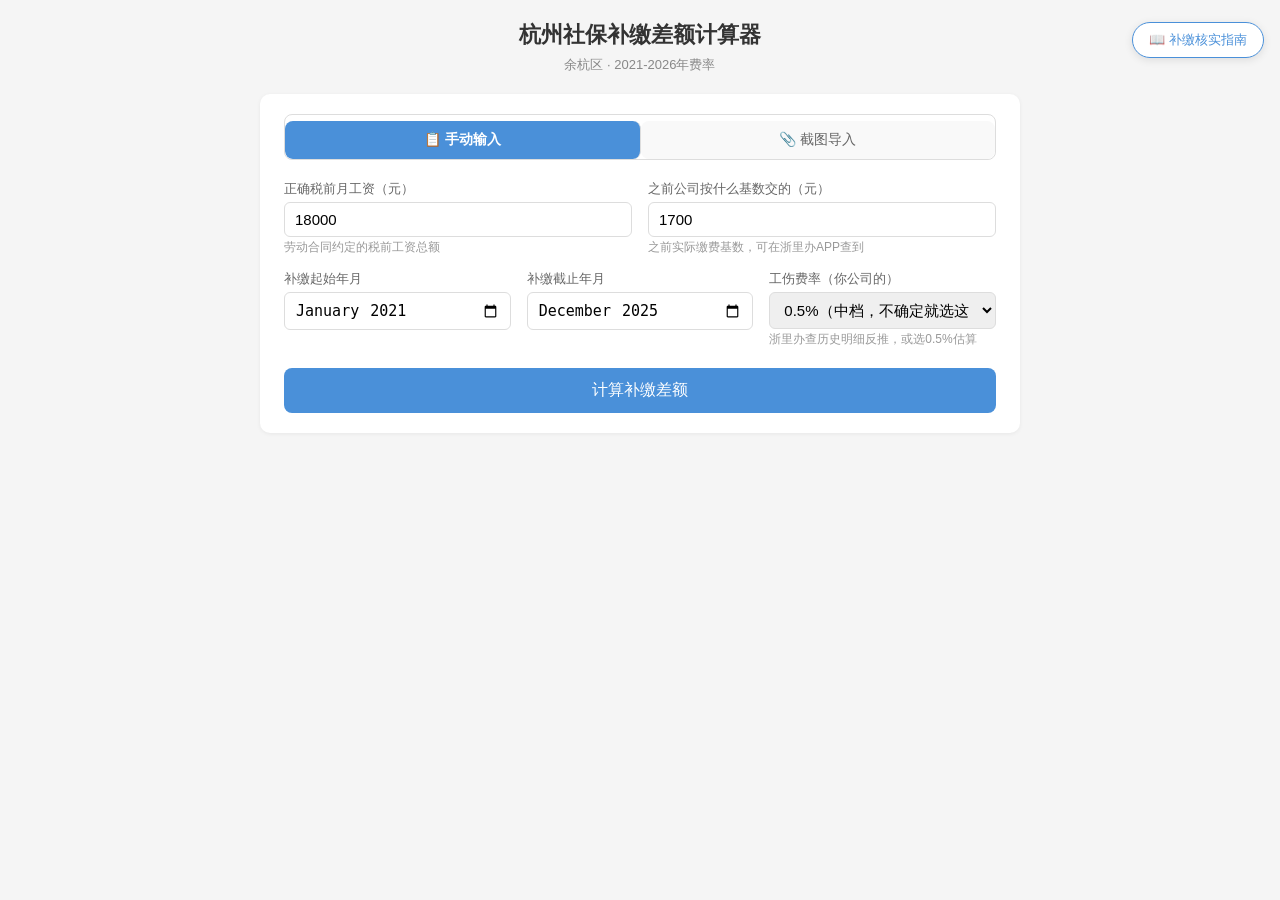
==== commit 591693c5: "右上角增加核实指南按钮，点击弹窗显示补缴指南" ====
--- a/社保补缴差额计算器.html
+++ b/社保补缴差额计算器.html
@@ -414,9 +414,155 @@
       .rate-table td {
         padding: 3px 6px;
       }
+      /* ---------- 指南按钮 ---------- */
+      .guide-btn {
+        position: fixed;
+        top: 16px;
+        right: 16px;
+        z-index: 999;
+        width: auto;
+        padding: 8px 16px;
+        background: #fff;
+        color: #4a90d9;
+        border: 1px solid #4a90d9;
+        border-radius: 20px;
+        font-size: 13px;
+        cursor: pointer;
+        box-shadow: 0 2px 8px rgba(0,0,0,0.1);
+        transition: all 0.2s;
+      }
+      .guide-btn:hover {
+        background: #4a90d9;
+        color: #fff;
+      }
+
+      /* ---------- 指南弹窗 ---------- */
+      .guide-overlay {
+        display: none;
+        position: fixed;
+        top: 0; left: 0; right: 0; bottom: 0;
+        background: rgba(0,0,0,0.5);
+        z-index: 9999;
+        justify-content: center;
+        align-items: flex-start;
+        padding: 40px 20px;
+        overflow-y: auto;
+      }
+      .guide-overlay.show {
+        display: flex;
+      }
+      .guide-modal {
+        background: #fff;
+        border-radius: 12px;
+        max-width: 720px;
+        width: 100%;
+        max-height: 85vh;
+        overflow-y: auto;
+        padding: 30px 32px;
+        position: relative;
+        box-shadow: 0 8px 40px rgba(0,0,0,0.2);
+      }
+      .guide-close {
+        position: absolute;
+        top: 12px;
+        right: 16px;
+        width: 32px;
+        height: 32px;
+        border: none;
+        background: #eee;
+        border-radius: 50%;
+        font-size: 18px;
+        cursor: pointer;
+        color: #666;
+        line-height: 32px;
+        text-align: center;
+        padding: 0;
+      }
+      .guide-close:hover {
+        background: #ddd;
+      }
+      .guide-modal h2 {
+        font-size: 20px;
+        margin: 20px 0 10px;
+        color: #333;
+        border-bottom: 2px solid #4a90d9;
+        padding-bottom: 6px;
+      }
+      .guide-modal h3 {
+        font-size: 16px;
+        margin: 16px 0 8px;
+        color: #555;
+      }
+      .guide-modal h4 {
+        font-size: 14px;
+        margin: 12px 0 6px;
+        color: #666;
+      }
+      .guide-modal p, .guide-modal li {
+        font-size: 13px;
+        line-height: 1.7;
+        color: #444;
+      }
+      .guide-modal ul, .guide-modal ol {
+        padding-left: 20px;
+        margin: 6px 0;
+      }
+      .guide-modal table {
+        width: 100%;
+        border-collapse: collapse;
+        margin: 10px 0;
+        font-size: 12px;
+      }
+      .guide-modal th {
+        background: #f0f7ff;
+        padding: 6px 8px;
+        text-align: center;
+        border: 1px solid #ddd;
+      }
+      .guide-modal td {
+        padding: 5px 8px;
+        text-align: center;
+        border: 1px solid #eee;
+      }
+      .guide-modal blockquote {
+        border-left: 3px solid #4a90d9;
+        padding: 6px 14px;
+        margin: 10px 0;
+        background: #f0f7ff;
+        color: #555;
+        font-size: 13px;
+      }
+      .guide-modal code {
+        background: #f4f4f4;
+        padding: 2px 6px;
+        border-radius: 3px;
+        font-size: 12px;
+      }
+      .guide-modal pre {
+        background: #f8f8f8;
+        border: 1px solid #eee;
+        border-radius: 6px;
+        padding: 12px;
+        overflow-x: auto;
+        font-size: 12px;
+        line-height: 1.6;
+      }
+      .guide-modal hr {
+        border: none;
+        border-top: 1px solid #eee;
+        margin: 14px 0;
+      }
     </style>
   </head>
   <body>
+    <!-- 右上角指南按钮 -->
+    <button class="guide-btn" onclick="openGuide()">📖 补缴核实指南</button>
+
+    <!-- 指南弹窗 -->
+    <div class="guide-overlay" id="guideOverlay" onclick="if(event.target===this)closeGuide()">
+      <div class="guide-modal" id="guideModal"></div>
+    </div>
+
     <div class="container">
       <h1>杭州社保补缴差额计算器</h1>
       <p class="subtitle">余杭区 · 2021-2026年费率</p>
@@ -676,6 +822,210 @@
     </div>
 
     <script>
+      // ==================== 指南弹窗 ====================
+      const GUIDE_MD = `# 杭州（余杭区）社保补缴核实指南
+
+> 公司补缴社保后，怎么确定金额对不对？这份指南帮你逐月核对。
+> 适用：杭州余杭区（执行浙江省统一标准）。
+
+---
+
+## 第一步：确定你的缴费基数
+
+**你的缴费基数 = 税前月工资（应发工资）**
+
+- 包括：基本工资 + 绩效 + 加班费 + 津贴补贴 + 其他工资性收入
+- 不管公司分几笔发、哪天发，合计的税前工资就是基数
+- 可以对照劳动合同、银行流水、个税APP申报收入来确认
+
+如果你的税前月工资在当年上下限之间，就按全额计算。如果工资超过上限按上限算，低于下限按下限算。
+
+> 历年上下限参考（供确认你的工资是否在范围内）：
+>
+> | 年份 | 下限 | 上限 |
+> |------|:----:|:----:|
+> | 2021（1-9月） | 3,322 | 17,881 |
+> | 2021（10-12月） | 3,957 | 19,783 |
+> | 2022 | 3,957 | 22,311 |
+> | 2023 | 4,462 | 24,060 |
+> | 2024 | 4,812 | 24,930 |
+> | 2025 | 4,986 | 25,299 |
+> | 2026 | 暂同2025年 |
+
+---
+
+## 第二步：找到对应年份的缴费比例
+
+### 个人部分（2021-2026 全程不变）
+
+| 险种 | 比例 |
+|------|:----:|
+| 养老保险 | **8%** |
+| 医疗保险（含生育） | **2%** |
+| 失业保险 | **0.5%** |
+| 工伤保险 | 0 |
+| **个人合计** | **10.5%** |
+
+### 单位部分（养老比例逐年变过，其他不变）
+
+| 时间段 | 养老 | 医疗（含生育） | 失业 | 工伤（估） | 单位合计 |
+|--------|:----:|:----------:|:----:|:--------:|:------:|
+| 2021全年 | 14% | 9.5% | 0.5% | 0.5% | **24.5%** |
+| 2022年1-8月 | 15% | 9.5% | 0.5% | 0.5% | **25.5%** |
+| 2022年9-12月 | 14% | 9.5% | 0.5% | 0.5% | **24.5%** |
+| 2023全年 | 14% | 9.5% | 0.5% | 0.5% | **24.5%** |
+| 2024年1-3月 | 14% | 9.5% | 0.5% | 0.5% | **24.5%** |
+| 2024年4-12月 | 15% | 9.5% | 0.5% | 0.5% | **25.5%** |
+| 2025全年 | 16% | 9.5% | 0.5% | 0.5% | **26.5%** |
+| 2026（暂） | 16% | 9.5% | 0.5% | 0.5% | **26.5%** |
+
+> **工伤费率说明**：实际 0.2%-1.5% 分八档，每家不同，表中取 0.5% 估算。在浙里办APP查一次历史缴费记录就能反推出你公司的实际费率（单位工伤缴费金额 ÷ 基数）。
+
+---
+
+## 第三步：计算你应该缴多少
+
+### 公式
+
+\`\`\`
+个人月缴 = 你的税前月工资 × 10.5%
+单位月缴 = 你的税前月工资 × 单位合计比例（查上表）
+\`\`\`
+
+---
+
+## 第四步：在浙里办APP核实
+
+补缴到账后，按以下渠道查询，逐月对照：
+
+| 渠道 | 操作 |
+|------|------|
+| **浙里办APP** | 搜"社保查询" → "缴费明细" → 查对应月份 |
+| **支付宝** | 搜"电子社保卡" → "社保查询" |
+| **电话** | 0571-12333 |
+| **线下** | 余杭区社保中心柜台，带身份证打印《个人权益记录》 |
+
+### 逐月核对三项
+
+| 核对项 | 应该等于 |
+|--------|---------|
+| 缴费基数 | 你的税前月工资 |
+| 个人缴费金额 | 基数 × 10.5% |
+| 单位缴费金额 | 基数 × 单位合计比例（看哪年） |
+
+---
+
+## 第五步：钱怎么分摊
+
+| 谁来掏 | 掏什么 | 金额 |
+|--------|--------|------|
+| 你 | 个人部分 | 月缴 × 补缴月数 |
+| 公司 | 单位部分 | 月缴 × 补缴月数 |
+| 公司 | 滞纳金 | 全部（《社会保险法》第86条） |
+
+> **公司如果让你掏单位部分或滞纳金，是不合理的，可以拒绝。**
+
+---
+
+## 第六步：发现问题怎么处理
+
+\`\`\`
+联系公司要求书面解释
+    ↓ 不解决
+拨打 0571-12333 投诉
+    ↓ 仍不解决
+余杭区劳动监察大队书面举报
+    ↓
+劳动仲裁（需准备：劳动合同、银行流水、个税APP申报记录）
+\`\`\`
+
+---
+
+## 常见问题
+
+**Q：工资分两笔发，公司只按一笔交社保？**
+A：不对。社保基数应按工资总额计算，不管分几笔发。个税APP和劳动合同能证明你的全额工资。
+
+**Q：公司说补缴基数"按最低档就行"？**
+A：不对。法定基数是你的实际工资，不是下限。按最低档交属于少缴，可以要求更正。
+
+**Q：已经离职了，还能追缴吗？**
+A：可以。社保追缴不受在职与否限制，向劳动监察大队或社保稽核科投诉即可。
+
+**Q：个人部分的钱，什么时候交给公司？**
+A：正常情况应该从你工资里代扣。补缴时，公司可能要求你先把个人部分交给他，再由公司统一缴到社保。交之前先确认金额对不对。
+
+---
+
+> 编写日期：2026年7月3日 | 数据来源：浙江省人社厅（浙人社发〔2021〕54号 至 〔2025〕52号）`;
+
+      function renderMarkdown(md) {
+        let html = md;
+        // 转义 HTML
+        html = html.replace(/&/g, "&amp;").replace(/</g, "&lt;").replace(/>/g, "&gt;");
+        // 代码块
+        html = html.replace(/```([\s\S]*?)```/g, "<pre><code>$1</code></pre>");
+        // 行内代码
+        html = html.replace(/`([^`]+)`/g, "<code>$1</code>");
+        // 粗体
+        html = html.replace(/\*\*([^*]+)\*\*/g, "<strong>$1</strong>");
+        // 标题
+        html = html.replace(/^#### (.+)$/gm, "<h4>$1</h4>");
+        html = html.replace(/^### (.+)$/gm, "<h4>$1</h4>");
+        html = html.replace(/^## (.+)$/gm, "<h3>$1</h3>");
+        html = html.replace(/^# (.+)$/gm, "<h2>$1</h2>");
+        // 水平线
+        html = html.replace(/^---$/gm, "<hr>");
+        // 引用块（多行）
+        html = html.replace(/^&gt; (.+)$/gm, "<blockquote>$1</blockquote>");
+        // 合并相邻引用
+        html = html.replace(/<\/blockquote>\n<blockquote>/g, "<br>");
+        // 表格
+        html = html.replace(/^\|(.+)\|$/gm, (line) => {
+          const cells = line.split("|").filter((c, i, arr) => i > 0 && i < arr.length - 1);
+          const isHeader = cells.some(c => /^[\s:-]+$/.test(c));
+          if (isHeader) return "<!-- table sep -->";
+          const tag = line.includes("<!-- table sep -->") ? "th" : "td";
+          return "<tr>" + cells.map(c => `<${tag}>${c.trim()}</${tag}>`).join("") + "</tr>";
+        });
+        // Wrap consecutive <tr>s
+        html = html.replace(/(<tr>[\s\S]*?<\/tr>)\n(?=<tr>)/g, "$1");
+        html = html.replace(/((?:<tr>[\s\S]*?<\/tr>\n?)+)/g, (match) => {
+          if (match.includes("<!-- table sep -->")) {
+            const rows = match.replace(/<!-- table sep -->\n?/g, "");
+            const thead = rows.match(/^(<tr>.*?<\/tr>)/);
+            const tbody = rows.replace(/^<tr>.*?<\/tr>\n?/, "");
+            return "<table>" + (thead ? "<thead>" + thead[1] + "</thead>" : "") + "<tbody>" + tbody + "</tbody></table>";
+          }
+          return "<table>" + match + "</table>";
+        });
+        // 无序列表
+        html = html.replace(/^- (.+)$/gm, "<li>$1</li>");
+        html = html.replace(/((?:<li>.*?<\/li>\n?)+)/g, "<ul>$1</ul>");
+        // 有序列表（简单数字）
+        html = html.replace(/^\d+\. (.+)$/gm, "<li>$1</li>");
+        // 段落（未被标签包裹的行）
+        html = html.replace(/^(?!<[a-z/!])(.+)$/gm, "<p>$1</p>");
+        // 清理空段落
+        html = html.replace(/<p>\s*<\/p>/g, "");
+        // 恢复转义
+        html = html.replace(/&amp;/g, "&").replace(/&lt;/g, "<").replace(/&gt;/g, ">");
+        return html;
+      }
+
+      function openGuide() {
+        document.getElementById("guideModal").innerHTML =
+          '<button class="guide-close" onclick="closeGuide()">✕</button>' +
+          renderMarkdown(GUIDE_MD);
+        document.getElementById("guideOverlay").classList.add("show");
+        document.body.style.overflow = "hidden";
+      }
+
+      function closeGuide() {
+        document.getElementById("guideOverlay").classList.remove("show");
+        document.body.style.overflow = "";
+      }
+
       // ==================== 常量 ====================
       const PERIODS = [
         { label: "2021年1-9月",  start: "2021-01", end: "2021-09", pensionCo: 14, medicalCo: 9.5, unemp: 0.5, injuryCo: null },
